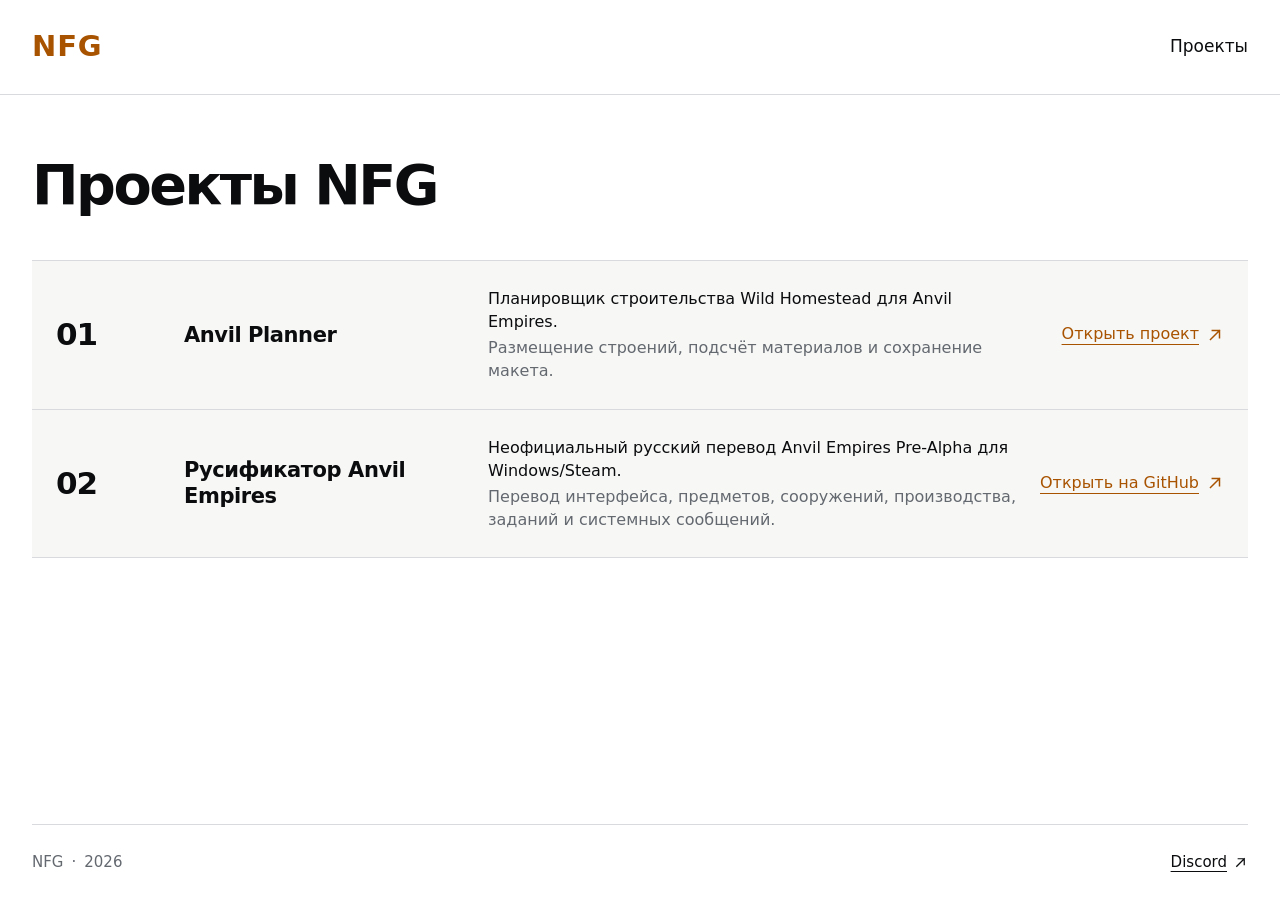
==== index.html @ c9f7be23 "Publish NFG project index" ====
<!doctype html>
<html lang="ru">
  <head>
    <meta charset="utf-8" />
    <meta name="viewport" content="width=device-width, initial-scale=1" />
    <title>Проекты NFG</title>
    <meta
      name="description"
      content="Проекты NFG: Anvil Planner и русификатор Anvil Empires."
    />
    <link rel="canonical" href="https://nfg-system.online/" />
    <link rel="icon" href="./favicon.ico" sizes="any" />
    <link
      rel="icon"
      href="./assets/brand/nfg-favicon-48.png"
      sizes="48x48"
      type="image/png"
    />
    <link
      rel="icon"
      href="./assets/brand/nfg-favicon-192.png"
      sizes="192x192"
      type="image/png"
    />
    <link
      rel="apple-touch-icon"
      href="./assets/brand/nfg-apple-touch-icon.png"
      sizes="180x180"
    />
    <meta name="theme-color" content="#ffffff" />
    <meta property="og:type" content="website" />
    <meta property="og:site_name" content="NFG" />
    <meta property="og:url" content="https://nfg-system.online/" />
    <meta property="og:title" content="Проекты NFG" />
    <meta
      property="og:description"
      content="Anvil Planner и русификатор Anvil Empires."
    />
    <link rel="stylesheet" href="./assets/home.css" />
  </head>
  <body>
    <a class="skip-link" href="#projects">Перейти к проектам</a>

    <header class="site-header">
      <div class="shell header-inner">
        <a class="wordmark" href="./index.html" aria-label="NFG — главная">NFG</a>
        <a class="section-link" href="#projects">Проекты</a>
      </div>
    </header>

    <main class="shell page-main">
      <section class="intro" aria-labelledby="page-title">
        <h1 id="page-title">Проекты NFG</h1>
      </section>

      <section class="project-list" id="projects" aria-label="Список проектов NFG">
        <article class="project-row project-row-active">
          <div class="project-index" aria-hidden="true">01</div>
          <h2 class="project-title">Anvil Planner</h2>
          <div class="project-copy">
            <p>Планировщик строительства Wild Homestead для Anvil Empires.</p>
            <p class="project-copy-secondary">
              Размещение строений, подсчёт материалов и сохранение макета.
            </p>
          </div>
          <a
            class="project-link"
            href="https://anvil-planner.nfg-system.online/"
            target="_blank"
            rel="noreferrer"
            aria-label="Открыть Anvil Planner в новой вкладке"
          >
            <span>Открыть проект</span>
            <svg aria-hidden="true" viewBox="0 0 20 20">
              <path d="M5 15 15 5M7 5h8v8" />
            </svg>
          </a>
        </article>

        <article class="project-row project-row-active">
          <div class="project-index" aria-hidden="true">02</div>
          <h2 class="project-title">Русификатор Anvil Empires</h2>
          <div class="project-copy">
            <p>Неофициальный русский перевод Anvil Empires Pre-Alpha для Windows/Steam.</p>
            <p class="project-copy-secondary">
              Перевод интерфейса, предметов, сооружений, производства, заданий и системных сообщений.
            </p>
          </div>
          <a
            class="project-link"
            href="https://github.com/nullith2/anvil-empires-russian/"
            target="_blank"
            rel="noreferrer"
            aria-label="Открыть русификатор Anvil Empires на GitHub в новой вкладке"
          >
            <span>Открыть на GitHub</span>
            <svg aria-hidden="true" viewBox="0 0 20 20">
              <path d="M5 15 15 5M7 5h8v8" />
            </svg>
          </a>
        </article>
      </section>
    </main>

    <footer class="site-footer">
      <div class="shell">
        <div class="footer-meta">
          <span>NFG</span><span aria-hidden="true">·</span><span>2026</span>
        </div>
        <a
          class="footer-link"
          href="https://discord.gg/RNJaFUyeyx"
          target="_blank"
          rel="noreferrer"
          aria-label="Открыть Discord-сервер NFG в новой вкладке"
        >
          <span>Discord</span>
          <svg aria-hidden="true" viewBox="0 0 20 20">
            <path d="M5 15 15 5M7 5h8v8" />
          </svg>
        </a>
      </div>
    </footer>
  </body>
</html>
---- assets/home.css ----
:root {
  color-scheme: light;
  --paper: #ffffff;
  --ink: #0b0c0e;
  --muted: #646970;
  --placeholder: #858b92;
  --line: #d8dade;
  --active-surface: #f7f7f6;
  --accent: #a85300;
  --accent-hover: #743a00;
  --focus: rgba(168, 83, 0, 0.28);
  --max-width: 1280px;
}

* {
  box-sizing: border-box;
}

html {
  background: var(--paper);
  scroll-behavior: smooth;
}

body {
  min-width: 320px;
  min-height: 100vh;
  min-height: 100dvh;
  margin: 0;
  display: flex;
  flex-direction: column;
  color: var(--ink);
  background: var(--paper);
  font-family: Inter, ui-sans-serif, system-ui, -apple-system, BlinkMacSystemFont,
    "Segoe UI", sans-serif;
  line-height: 1.5;
  text-rendering: optimizeLegibility;
  -webkit-font-smoothing: antialiased;
}

a {
  color: inherit;
}

.shell {
  width: min(calc(100% - 64px), var(--max-width));
  margin-inline: auto;
}

.skip-link {
  position: fixed;
  z-index: 10;
  top: 12px;
  left: 12px;
  padding: 10px 12px;
  color: var(--paper);
  background: var(--ink);
  border-radius: 3px;
  transform: translateY(-160%);
}

.skip-link:focus {
  transform: translateY(0);
}

.site-header {
  flex: 0 0 auto;
  border-bottom: 1px solid var(--line);
}

.header-inner {
  min-height: 94px;
  display: flex;
  align-items: center;
  justify-content: space-between;
  gap: 24px;
}

.wordmark,
.section-link {
  text-decoration: none;
}

.wordmark {
  color: var(--accent);
  font-size: 29px;
  font-weight: 800;
  letter-spacing: 0.03em;
}

.section-link {
  font-size: 17px;
  font-weight: 500;
  text-underline-offset: 5px;
}

.section-link:hover {
  text-decoration: underline;
}

.wordmark:focus-visible,
.section-link:focus-visible,
.project-link:focus-visible,
.footer-link:focus-visible {
  outline: 3px solid var(--focus);
  outline-offset: 5px;
  border-radius: 2px;
}

.page-main {
  flex: 1 0 auto;
  padding-block: 62px 92px;
}

.intro {
  padding-bottom: 46px;
}

.intro h1 {
  max-width: 900px;
  margin: 0;
  font-size: clamp(48px, 4.35vw, 64px);
  font-weight: 700;
  line-height: 1.02;
  letter-spacing: -0.045em;
}

.project-list {
  border-top: 1px solid var(--line);
}

.project-row {
  min-height: 108px;
  padding: 26px 24px;
  display: grid;
  grid-template-columns: 104px minmax(220px, 280px) minmax(280px, 1fr) 178px;
  align-items: center;
  column-gap: 24px;
  border-bottom: 1px solid var(--line);
}

.project-row-active {
  min-height: 118px;
  background: var(--active-surface);
}

.project-index,
.project-title,
.project-copy p {
  margin: 0;
}

.project-index {
  font-size: 31px;
  font-weight: 650;
  line-height: 1;
  letter-spacing: -0.035em;
}

.project-title {
  font-size: 21px;
  font-weight: 700;
  line-height: 1.25;
  letter-spacing: -0.02em;
}

.project-copy {
  min-width: 0;
  font-size: 16px;
  line-height: 1.45;
}

.project-copy-secondary {
  margin-top: 3px !important;
  color: var(--muted);
}

.project-link {
  width: max-content;
  justify-self: end;
  display: inline-flex;
  align-items: center;
  gap: 7px;
  color: var(--accent);
  font-size: 16px;
  font-weight: 500;
  line-height: 1.3;
  text-decoration-line: underline;
  text-decoration-thickness: 1px;
  text-underline-offset: 5px;
}

.project-link svg {
  width: 18px;
  height: 18px;
  flex: 0 0 auto;
  fill: none;
  stroke: currentColor;
  stroke-width: 1.65;
  stroke-linecap: square;
  stroke-linejoin: miter;
}

.project-link:hover {
  color: var(--accent-hover);
}

.site-footer {
  flex: 0 0 auto;
  color: var(--muted);
  font-size: 15px;
}

.site-footer .shell {
  min-height: 76px;
  display: flex;
  align-items: center;
  justify-content: space-between;
  gap: 24px;
  border-top: 1px solid var(--line);
}

.footer-meta,
.footer-link {
  display: inline-flex;
  align-items: center;
}

.footer-meta {
  gap: 8px;
}

.footer-link {
  gap: 6px;
  color: var(--ink);
  font-weight: 500;
  text-decoration-line: underline;
  text-decoration-thickness: 1px;
  text-underline-offset: 4px;
}

.footer-link:hover {
  color: var(--accent);
}

.footer-link svg {
  width: 15px;
  height: 15px;
  fill: none;
  stroke: currentColor;
  stroke-width: 1.65;
  stroke-linecap: square;
  stroke-linejoin: miter;
}

@media (max-width: 1040px) {
  .project-row {
    padding-inline: 12px;
    grid-template-columns: 64px minmax(190px, 230px) minmax(240px, 1fr) 152px;
    column-gap: 18px;
  }
}

@media (max-width: 760px) {
  .shell {
    width: min(calc(100% - 44px), var(--max-width));
  }

  .header-inner {
    min-height: 80px;
  }

  .wordmark {
    color: var(--ink);
    font-size: 25px;
  }

  .section-link {
    font-size: 18px;
  }

  .page-main {
    padding-block: 50px 36px;
  }

  .intro {
    padding-bottom: 42px;
  }

  .intro h1 {
    font-size: clamp(42px, 13vw, 54px);
    line-height: 1.04;
  }

  .project-row,
  .project-row-active {
    min-height: 0;
    padding: 32px 0 34px;
    display: block;
    background: var(--paper);
  }

  .project-index {
    margin-bottom: 21px;
    font-size: 18px;
    color: var(--placeholder);
    letter-spacing: 0;
  }

  .project-row-active .project-index {
    color: var(--accent);
  }

  .project-title {
    margin-bottom: 17px;
    font-size: 29px;
    line-height: 1.15;
  }

  .project-copy {
    font-size: 19px;
    line-height: 1.5;
  }

  .project-copy-secondary {
    margin-top: 22px !important;
  }

  .project-link {
    margin-top: 29px;
    font-size: 19px;
  }

  .site-footer .shell {
    min-height: 68px;
  }
}

@media (prefers-reduced-motion: reduce) {
  html {
    scroll-behavior: auto;
  }
}
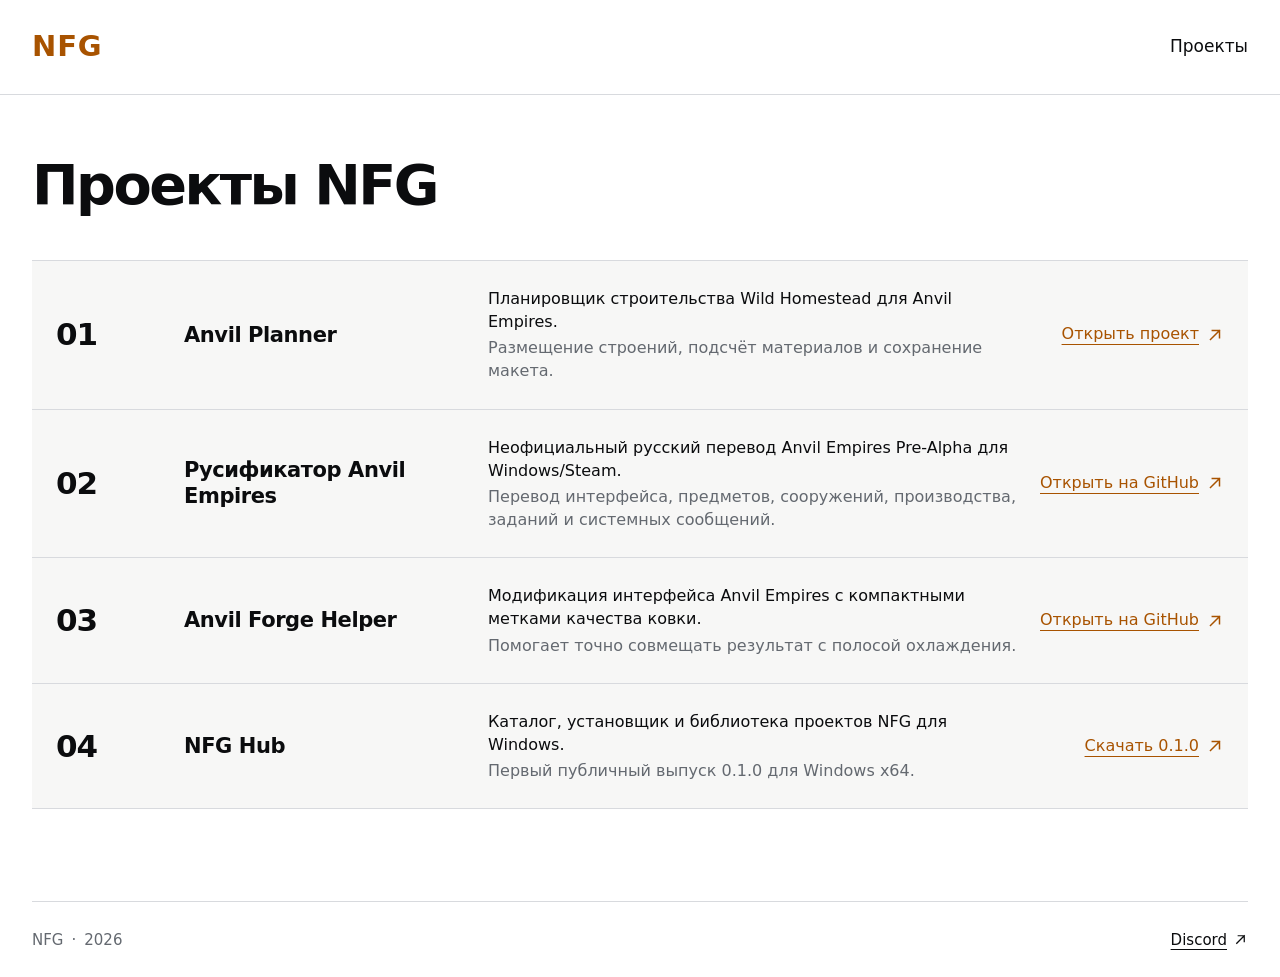
==== commit d0969a62: "Add Forge Helper and NFG Hub projects" ====
--- a/index.html
+++ b/index.html
@@ -6,7 +6,7 @@
     <title>Проекты NFG</title>
     <meta
       name="description"
-      content="Проекты NFG: Anvil Planner и русификатор Anvil Empires."
+      content="Проекты NFG: Anvil Planner, русификатор Anvil Empires, Anvil Forge Helper и NFG Hub."
     />
     <link rel="canonical" href="https://nfg-system.online/" />
     <link rel="icon" href="./favicon.ico" sizes="any" />
@@ -34,7 +34,7 @@
     <meta property="og:title" content="Проекты NFG" />
     <meta
       property="og:description"
-      content="Anvil Planner и русификатор Anvil Empires."
+      content="Anvil Planner, русификатор Anvil Empires, Anvil Forge Helper и NFG Hub."
     />
     <link rel="stylesheet" href="./assets/home.css" />
   </head>
@@ -99,6 +99,52 @@
             </svg>
           </a>
         </article>
+
+        <article class="project-row project-row-active">
+          <div class="project-index" aria-hidden="true">03</div>
+          <h2 class="project-title">Anvil Forge Helper</h2>
+          <div class="project-copy">
+            <p>Модификация интерфейса Anvil Empires с компактными метками качества ковки.</p>
+            <p class="project-copy-secondary">
+              Помогает точно совмещать результат с полосой охлаждения.
+            </p>
+          </div>
+          <a
+            class="project-link"
+            href="https://github.com/nullith2/Anvil-forge-helper"
+            target="_blank"
+            rel="noreferrer"
+            aria-label="Открыть Anvil Forge Helper на GitHub в новой вкладке"
+          >
+            <span>Открыть на GitHub</span>
+            <svg aria-hidden="true" viewBox="0 0 20 20">
+              <path d="M5 15 15 5M7 5h8v8" />
+            </svg>
+          </a>
+        </article>
+
+        <article class="project-row project-row-active">
+          <div class="project-index" aria-hidden="true">04</div>
+          <h2 class="project-title">NFG Hub</h2>
+          <div class="project-copy">
+            <p>Каталог, установщик и библиотека проектов NFG для Windows.</p>
+            <p class="project-copy-secondary">
+              Первый публичный выпуск 0.1.0 для Windows x64.
+            </p>
+          </div>
+          <a
+            class="project-link"
+            href="https://github.com/Aneonfas/nfg-hub/releases/download/v0.1.0/NFG-Hub-v0.1.0-win-x64.zip"
+            target="_blank"
+            rel="noreferrer"
+            aria-label="Скачать NFG Hub 0.1.0 для Windows x64 с GitHub в новой вкладке"
+          >
+            <span>Скачать 0.1.0</span>
+            <svg aria-hidden="true" viewBox="0 0 20 20">
+              <path d="M5 15 15 5M7 5h8v8" />
+            </svg>
+          </a>
+        </article>
       </section>
     </main>
 
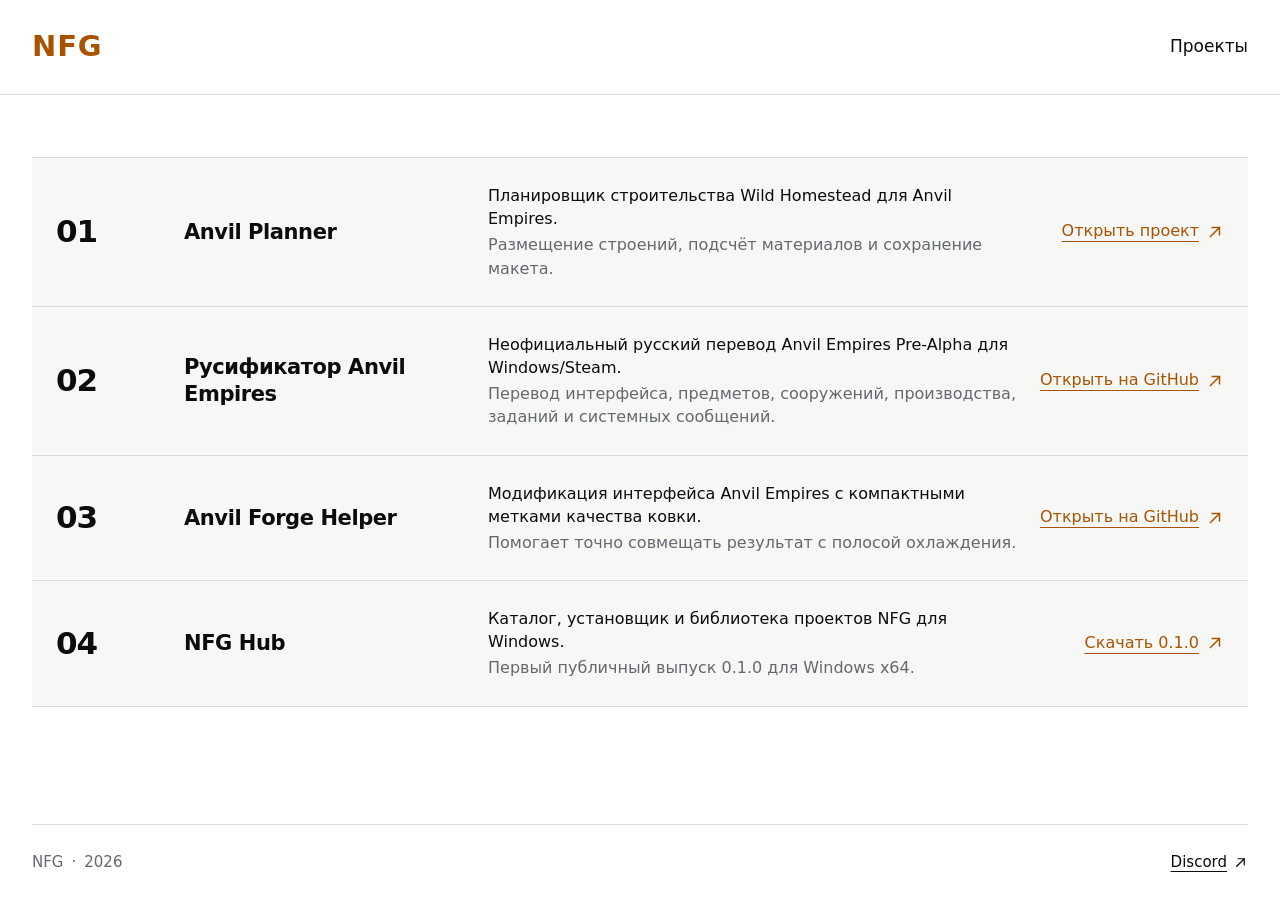
==== commit 587a36b7: "Remove homepage heading" ====
--- a/index.html
+++ b/index.html
@@ -49,10 +49,6 @@
     </header>
 
     <main class="shell page-main">
-      <section class="intro" aria-labelledby="page-title">
-        <h1 id="page-title">Проекты NFG</h1>
-      </section>
-
       <section class="project-list" id="projects" aria-label="Список проектов NFG">
         <article class="project-row project-row-active">
           <div class="project-index" aria-hidden="true">01</div>
--- a/assets/home.css
+++ b/assets/home.css
@@ -111,19 +111,6 @@
   padding-block: 62px 92px;
 }
 
-.intro {
-  padding-bottom: 46px;
-}
-
-.intro h1 {
-  max-width: 900px;
-  margin: 0;
-  font-size: clamp(48px, 4.35vw, 64px);
-  font-weight: 700;
-  line-height: 1.02;
-  letter-spacing: -0.045em;
-}
-
 .project-list {
   border-top: 1px solid var(--line);
 }
@@ -282,15 +269,6 @@
     padding-block: 50px 36px;
   }
 
-  .intro {
-    padding-bottom: 42px;
-  }
-
-  .intro h1 {
-    font-size: clamp(42px, 13vw, 54px);
-    line-height: 1.04;
-  }
-
   .project-row,
   .project-row-active {
     min-height: 0;
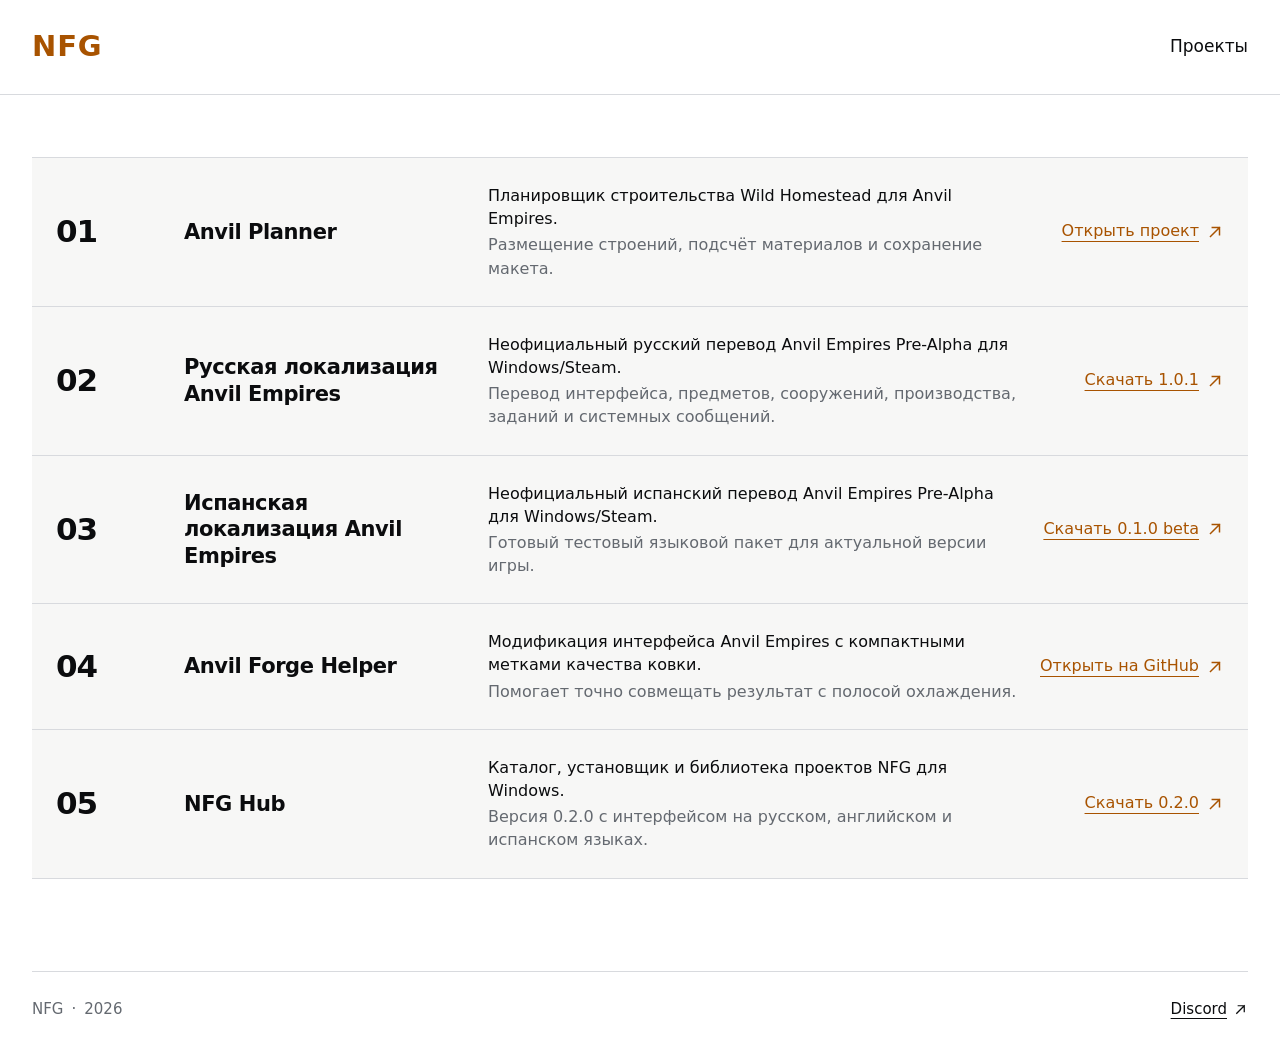
==== commit d4beadcf: "Update Hub and localization downloads" ====
--- a/index.html
+++ b/index.html
@@ -6,7 +6,7 @@
     <title>Проекты NFG</title>
     <meta
       name="description"
-      content="Проекты NFG: Anvil Planner, русификатор Anvil Empires, Anvil Forge Helper и NFG Hub."
+      content="Проекты NFG: Anvil Planner, локализации Anvil Empires на русском и испанском, Anvil Forge Helper и NFG Hub."
     />
     <link rel="canonical" href="https://nfg-system.online/" />
     <link rel="icon" href="./favicon.ico" sizes="any" />
@@ -34,7 +34,7 @@
     <meta property="og:title" content="Проекты NFG" />
     <meta
       property="og:description"
-      content="Anvil Planner, русификатор Anvil Empires, Anvil Forge Helper и NFG Hub."
+      content="Anvil Planner, локализации Anvil Empires на русском и испанском, Anvil Forge Helper и NFG Hub."
     />
     <link rel="stylesheet" href="./assets/home.css" />
   </head>
@@ -75,7 +75,7 @@
 
         <article class="project-row project-row-active">
           <div class="project-index" aria-hidden="true">02</div>
-          <h2 class="project-title">Русификатор Anvil Empires</h2>
+          <h2 class="project-title">Русская локализация Anvil Empires</h2>
           <div class="project-copy">
             <p>Неофициальный русский перевод Anvil Empires Pre-Alpha для Windows/Steam.</p>
             <p class="project-copy-secondary">
@@ -84,12 +84,12 @@
           </div>
           <a
             class="project-link"
-            href="https://github.com/nullith2/anvil-empires-russian/"
+            href="https://github.com/nullith2/anvil-empires-russian/releases/download/v1.0.1/Anvil-Empires-Russian-v1.0.1-steam-build-24619810.zip"
             target="_blank"
             rel="noreferrer"
-            aria-label="Открыть русификатор Anvil Empires на GitHub в новой вкладке"
+            aria-label="Скачать русскую локализацию Anvil Empires 1.0.1 с GitHub в новой вкладке"
           >
-            <span>Открыть на GitHub</span>
+            <span>Скачать 1.0.1</span>
             <svg aria-hidden="true" viewBox="0 0 20 20">
               <path d="M5 15 15 5M7 5h8v8" />
             </svg>
@@ -98,6 +98,29 @@
 
         <article class="project-row project-row-active">
           <div class="project-index" aria-hidden="true">03</div>
+          <h2 class="project-title">Испанская локализация Anvil Empires</h2>
+          <div class="project-copy">
+            <p>Неофициальный испанский перевод Anvil Empires Pre-Alpha для Windows/Steam.</p>
+            <p class="project-copy-secondary">
+              Готовый тестовый языковой пакет для актуальной версии игры.
+            </p>
+          </div>
+          <a
+            class="project-link"
+            href="https://github.com/Aneonfas/anvil-empires-localizations/releases/download/es-v0.1.0/Anvil-Empires-Spanish-v0.1.0-steam-build-24619810.zip"
+            target="_blank"
+            rel="noreferrer"
+            aria-label="Скачать испанскую локализацию Anvil Empires 0.1.0 beta с GitHub в новой вкладке"
+          >
+            <span>Скачать 0.1.0 beta</span>
+            <svg aria-hidden="true" viewBox="0 0 20 20">
+              <path d="M5 15 15 5M7 5h8v8" />
+            </svg>
+          </a>
+        </article>
+
+        <article class="project-row project-row-active">
+          <div class="project-index" aria-hidden="true">04</div>
           <h2 class="project-title">Anvil Forge Helper</h2>
           <div class="project-copy">
             <p>Модификация интерфейса Anvil Empires с компактными метками качества ковки.</p>
@@ -120,22 +143,22 @@
         </article>
 
         <article class="project-row project-row-active">
-          <div class="project-index" aria-hidden="true">04</div>
+          <div class="project-index" aria-hidden="true">05</div>
           <h2 class="project-title">NFG Hub</h2>
           <div class="project-copy">
             <p>Каталог, установщик и библиотека проектов NFG для Windows.</p>
             <p class="project-copy-secondary">
-              Первый публичный выпуск 0.1.0 для Windows x64.
+              Версия 0.2.0 с интерфейсом на русском, английском и испанском языках.
             </p>
           </div>
           <a
             class="project-link"
-            href="https://github.com/Aneonfas/nfg-hub/releases/download/v0.1.0/NFG-Hub-v0.1.0-win-x64.zip"
+            href="https://github.com/Aneonfas/nfg-hub/releases/download/v0.2.0/NFG-Hub-v0.2.0-win-x64.zip"
             target="_blank"
             rel="noreferrer"
-            aria-label="Скачать NFG Hub 0.1.0 для Windows x64 с GitHub в новой вкладке"
+            aria-label="Скачать NFG Hub 0.2.0 для Windows x64 с GitHub в новой вкладке"
           >
-            <span>Скачать 0.1.0</span>
+            <span>Скачать 0.2.0</span>
             <svg aria-hidden="true" viewBox="0 0 20 20">
               <path d="M5 15 15 5M7 5h8v8" />
             </svg>
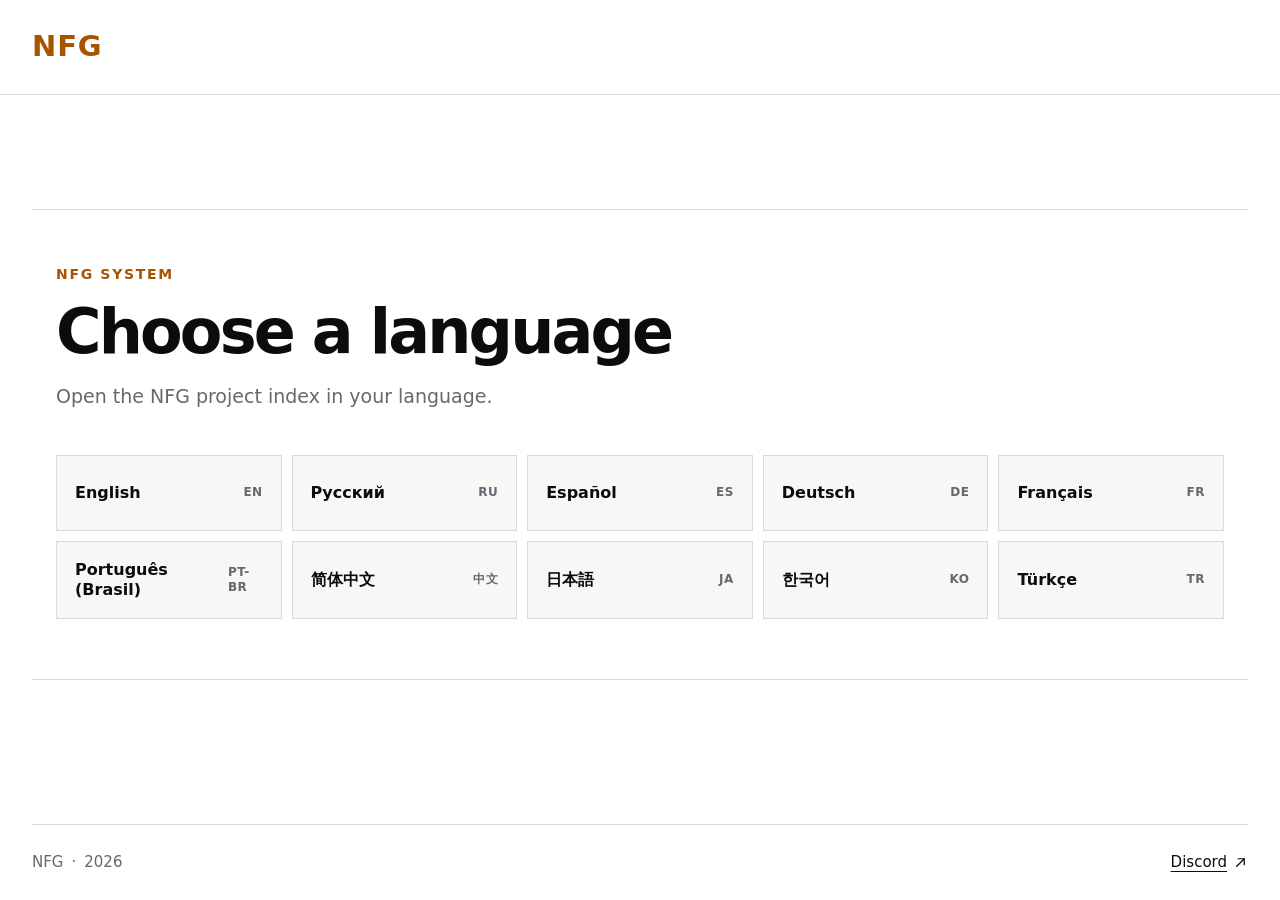
==== commit 775c76a4: "Add multilingual project index" ====
--- a/index.html
+++ b/index.html
@@ -1,169 +1,94 @@
 <!doctype html>
-<html lang="ru">
+<html lang="en">
   <head>
     <meta charset="utf-8" />
     <meta name="viewport" content="width=device-width, initial-scale=1" />
-    <title>Проекты NFG</title>
-    <meta
-      name="description"
-      content="Проекты NFG: Anvil Planner, локализации Anvil Empires на русском и испанском, Anvil Forge Helper и NFG Hub."
-    />
+    <title>NFG — Language</title>
+    <meta name="description" content="Choose a language to explore NFG projects and downloads." />
+    <meta name="robots" content="index,follow,max-image-preview:large" />
     <link rel="canonical" href="https://nfg-system.online/" />
+    <link rel="alternate" hreflang="en" href="https://nfg-system.online/en/" />
+    <link rel="alternate" hreflang="ru" href="https://nfg-system.online/ru/" />
+    <link rel="alternate" hreflang="es" href="https://nfg-system.online/es/" />
+    <link rel="alternate" hreflang="de" href="https://nfg-system.online/de/" />
+    <link rel="alternate" hreflang="fr" href="https://nfg-system.online/fr/" />
+    <link rel="alternate" hreflang="pt-BR" href="https://nfg-system.online/pt-br/" />
+    <link rel="alternate" hreflang="zh-CN" href="https://nfg-system.online/zh-cn/" />
+    <link rel="alternate" hreflang="ja" href="https://nfg-system.online/ja/" />
+    <link rel="alternate" hreflang="ko" href="https://nfg-system.online/ko/" />
+    <link rel="alternate" hreflang="tr" href="https://nfg-system.online/tr/" />
+    <link rel="alternate" hreflang="x-default" href="https://nfg-system.online/" />
     <link rel="icon" href="./favicon.ico" sizes="any" />
-    <link
-      rel="icon"
-      href="./assets/brand/nfg-favicon-48.png"
-      sizes="48x48"
-      type="image/png"
-    />
-    <link
-      rel="icon"
-      href="./assets/brand/nfg-favicon-192.png"
-      sizes="192x192"
-      type="image/png"
-    />
-    <link
-      rel="apple-touch-icon"
-      href="./assets/brand/nfg-apple-touch-icon.png"
-      sizes="180x180"
-    />
+    <link rel="icon" href="./assets/brand/nfg-favicon-48.png" sizes="48x48" type="image/png" />
+    <link rel="icon" href="./assets/brand/nfg-favicon-192.png" sizes="192x192" type="image/png" />
+    <link rel="apple-touch-icon" href="./assets/brand/nfg-apple-touch-icon.png" sizes="180x180" />
     <meta name="theme-color" content="#ffffff" />
     <meta property="og:type" content="website" />
     <meta property="og:site_name" content="NFG" />
     <meta property="og:url" content="https://nfg-system.online/" />
-    <meta property="og:title" content="Проекты NFG" />
-    <meta
-      property="og:description"
-      content="Anvil Planner, локализации Anvil Empires на русском и испанском, Anvil Forge Helper и NFG Hub."
-    />
-    <link rel="stylesheet" href="./assets/home.css" />
+    <meta property="og:title" content="NFG — Language" />
+    <meta property="og:description" content="Choose a language to explore NFG projects and downloads." />
+    <meta property="og:image" content="https://nfg-system.online/assets/brand/nfg-og-image.png" />
+    <meta property="og:image:alt" content="NFG" />
+    <meta name="twitter:card" content="summary_large_image" />
+    <script type="application/ld+json">{"@context":"https://schema.org","@graph":[{"@type":"Organization","@id":"https://nfg-system.online/#organization","name":"NFG","url":"https://nfg-system.online/","logo":"https://nfg-system.online/assets/brand/nfg-favicon-512.png"},{"@type":"WebSite","@id":"https://nfg-system.online/#website","name":"NFG","url":"https://nfg-system.online/","description":"Choose a language to explore NFG projects and downloads.","publisher":{"@id":"https://nfg-system.online/#organization"}}]}</script>
+    <link rel="stylesheet" href="./assets/home.css?v=2026-08-10-i18n" />
   </head>
   <body>
-    <a class="skip-link" href="#projects">Перейти к проектам</a>
-
+    <!-- Generated by scripts/generate-localized-home.mjs. Edit content/home.locales.json. -->
     <header class="site-header">
       <div class="shell header-inner">
-        <a class="wordmark" href="./index.html" aria-label="NFG — главная">NFG</a>
-        <a class="section-link" href="#projects">Проекты</a>
+        <a class="wordmark" href="/" aria-label="NFG home">NFG</a>
       </div>
     </header>
 
-    <main class="shell page-main">
-      <section class="project-list" id="projects" aria-label="Список проектов NFG">
-        <article class="project-row project-row-active">
-          <div class="project-index" aria-hidden="true">01</div>
-          <h2 class="project-title">Anvil Planner</h2>
-          <div class="project-copy">
-            <p>Планировщик строительства Wild Homestead для Anvil Empires.</p>
-            <p class="project-copy-secondary">
-              Размещение строений, подсчёт материалов и сохранение макета.
-            </p>
-          </div>
-          <a
-            class="project-link"
-            href="https://anvil-planner.nfg-system.online/"
-            target="_blank"
-            rel="noreferrer"
-            aria-label="Открыть Anvil Planner в новой вкладке"
-          >
-            <span>Открыть проект</span>
-            <svg aria-hidden="true" viewBox="0 0 20 20">
-              <path d="M5 15 15 5M7 5h8v8" />
-            </svg>
+    <main class="shell page-main language-main">
+      <section class="language-landing" aria-labelledby="language-title">
+        <p class="language-kicker">NFG SYSTEM</p>
+        <h1 id="language-title">Choose a language</h1>
+        <p class="language-intro">Open the NFG project index in your language.</p>
+        <div class="language-grid">
+          <a class="language-card" href="/en/" lang="en" hreflang="en">
+            <span>English</span>
+            <small>EN</small>
           </a>
-        </article>
-
-        <article class="project-row project-row-active">
-          <div class="project-index" aria-hidden="true">02</div>
-          <h2 class="project-title">Русская локализация Anvil Empires</h2>
-          <div class="project-copy">
-            <p>Неофициальный русский перевод Anvil Empires Pre-Alpha для Windows/Steam.</p>
-            <p class="project-copy-secondary">
-              Перевод интерфейса, предметов, сооружений, производства, заданий и системных сообщений.
-            </p>
-          </div>
-          <a
-            class="project-link"
-            href="https://github.com/nullith2/anvil-empires-russian/releases/download/v1.0.1/Anvil-Empires-Russian-v1.0.1-steam-build-24619810.zip"
-            target="_blank"
-            rel="noreferrer"
-            aria-label="Скачать русскую локализацию Anvil Empires 1.0.1 с GitHub в новой вкладке"
-          >
-            <span>Скачать 1.0.1</span>
-            <svg aria-hidden="true" viewBox="0 0 20 20">
-              <path d="M5 15 15 5M7 5h8v8" />
-            </svg>
+          <a class="language-card" href="/ru/" lang="ru" hreflang="ru">
+            <span>Русский</span>
+            <small>RU</small>
           </a>
-        </article>
-
-        <article class="project-row project-row-active">
-          <div class="project-index" aria-hidden="true">03</div>
-          <h2 class="project-title">Испанская локализация Anvil Empires</h2>
-          <div class="project-copy">
-            <p>Неофициальный испанский перевод Anvil Empires Pre-Alpha для Windows/Steam.</p>
-            <p class="project-copy-secondary">
-              Готовый тестовый языковой пакет для актуальной версии игры.
-            </p>
-          </div>
-          <a
-            class="project-link"
-            href="https://github.com/Aneonfas/anvil-empires-localizations/releases/download/es-v0.1.0/Anvil-Empires-Spanish-v0.1.0-steam-build-24619810.zip"
-            target="_blank"
-            rel="noreferrer"
-            aria-label="Скачать испанскую локализацию Anvil Empires 0.1.0 beta с GitHub в новой вкладке"
-          >
-            <span>Скачать 0.1.0 beta</span>
-            <svg aria-hidden="true" viewBox="0 0 20 20">
-              <path d="M5 15 15 5M7 5h8v8" />
-            </svg>
+          <a class="language-card" href="/es/" lang="es" hreflang="es">
+            <span>Español</span>
+            <small>ES</small>
           </a>
-        </article>
-
-        <article class="project-row project-row-active">
-          <div class="project-index" aria-hidden="true">04</div>
-          <h2 class="project-title">Anvil Forge Helper</h2>
-          <div class="project-copy">
-            <p>Модификация интерфейса Anvil Empires с компактными метками качества ковки.</p>
-            <p class="project-copy-secondary">
-              Помогает точно совмещать результат с полосой охлаждения.
-            </p>
-          </div>
-          <a
-            class="project-link"
-            href="https://github.com/nullith2/Anvil-forge-helper"
-            target="_blank"
-            rel="noreferrer"
-            aria-label="Открыть Anvil Forge Helper на GitHub в новой вкладке"
-          >
-            <span>Открыть на GitHub</span>
-            <svg aria-hidden="true" viewBox="0 0 20 20">
-              <path d="M5 15 15 5M7 5h8v8" />
-            </svg>
+          <a class="language-card" href="/de/" lang="de" hreflang="de">
+            <span>Deutsch</span>
+            <small>DE</small>
           </a>
-        </article>
-
-        <article class="project-row project-row-active">
-          <div class="project-index" aria-hidden="true">05</div>
-          <h2 class="project-title">NFG Hub</h2>
-          <div class="project-copy">
-            <p>Каталог, установщик и библиотека проектов NFG для Windows.</p>
-            <p class="project-copy-secondary">
-              Версия 0.2.0 с интерфейсом на русском, английском и испанском языках.
-            </p>
-          </div>
-          <a
-            class="project-link"
-            href="https://github.com/Aneonfas/nfg-hub/releases/download/v0.2.0/NFG-Hub-v0.2.0-win-x64.zip"
-            target="_blank"
-            rel="noreferrer"
-            aria-label="Скачать NFG Hub 0.2.0 для Windows x64 с GitHub в новой вкладке"
-          >
-            <span>Скачать 0.2.0</span>
-            <svg aria-hidden="true" viewBox="0 0 20 20">
-              <path d="M5 15 15 5M7 5h8v8" />
-            </svg>
+          <a class="language-card" href="/fr/" lang="fr" hreflang="fr">
+            <span>Français</span>
+            <small>FR</small>
           </a>
-        </article>
+          <a class="language-card" href="/pt-br/" lang="pt-BR" hreflang="pt-BR">
+            <span>Português (Brasil)</span>
+            <small>PT-BR</small>
+          </a>
+          <a class="language-card" href="/zh-cn/" lang="zh-CN" hreflang="zh-CN">
+            <span>简体中文</span>
+            <small>中文</small>
+          </a>
+          <a class="language-card" href="/ja/" lang="ja" hreflang="ja">
+            <span>日本語</span>
+            <small>JA</small>
+          </a>
+          <a class="language-card" href="/ko/" lang="ko" hreflang="ko">
+            <span>한국어</span>
+            <small>KO</small>
+          </a>
+          <a class="language-card" href="/tr/" lang="tr" hreflang="tr">
+            <span>Türkçe</span>
+            <small>TR</small>
+          </a>
+        </div>
       </section>
     </main>
 
@@ -177,12 +102,12 @@
           href="https://discord.gg/RNJaFUyeyx"
           target="_blank"
           rel="noreferrer"
-          aria-label="Открыть Discord-сервер NFG в новой вкладке"
+          aria-label="Open the NFG Discord server in a new tab"
         >
           <span>Discord</span>
           <svg aria-hidden="true" viewBox="0 0 20 20">
-            <path d="M5 15 15 5M7 5h8v8" />
-          </svg>
+              <path d="M5 15 15 5M7 5h8v8" />
+            </svg>
         </a>
       </div>
     </footer>
--- a/assets/home.css
+++ b/assets/home.css
@@ -41,6 +41,18 @@
   color: inherit;
 }
 
+.visually-hidden {
+  position: absolute;
+  width: 1px;
+  height: 1px;
+  padding: 0;
+  margin: -1px;
+  overflow: hidden;
+  clip: rect(0, 0, 0, 0);
+  white-space: nowrap;
+  border: 0;
+}
+
 .shell {
   width: min(calc(100% - 64px), var(--max-width));
   margin-inline: auto;
@@ -80,6 +92,12 @@
   text-decoration: none;
 }
 
+.header-actions {
+  display: flex;
+  align-items: center;
+  gap: 18px;
+}
+
 .wordmark {
   color: var(--accent);
   font-size: 29px;
@@ -99,6 +117,9 @@
 
 .wordmark:focus-visible,
 .section-link:focus-visible,
+.language-menu summary:focus-visible,
+.language-options a:focus-visible,
+.language-card:focus-visible,
 .project-link:focus-visible,
 .footer-link:focus-visible {
   outline: 3px solid var(--focus);
@@ -106,6 +127,80 @@
   border-radius: 2px;
 }
 
+.language-menu {
+  position: relative;
+}
+
+.language-menu summary {
+  min-width: 62px;
+  min-height: 38px;
+  padding: 7px 10px;
+  display: inline-flex;
+  align-items: center;
+  justify-content: center;
+  gap: 9px;
+  border: 1px solid var(--line);
+  border-radius: 2px;
+  color: var(--ink);
+  background: var(--paper);
+  font-size: 14px;
+  font-weight: 700;
+  line-height: 1;
+  list-style: none;
+  cursor: pointer;
+}
+
+.language-menu summary::-webkit-details-marker {
+  display: none;
+}
+
+.language-menu summary::after {
+  width: 6px;
+  height: 6px;
+  content: "";
+  border-right: 1.5px solid currentColor;
+  border-bottom: 1.5px solid currentColor;
+  transform: translateY(-2px) rotate(45deg);
+}
+
+.language-menu[open] summary::after {
+  transform: translateY(2px) rotate(225deg);
+}
+
+.language-options {
+  position: absolute;
+  z-index: 20;
+  top: calc(100% + 9px);
+  right: 0;
+  width: 286px;
+  padding: 8px;
+  display: grid;
+  grid-template-columns: repeat(2, minmax(0, 1fr));
+  gap: 4px;
+  border: 1px solid var(--line);
+  background: var(--paper);
+  box-shadow: 0 14px 38px rgba(11, 12, 14, 0.12);
+}
+
+.language-options a {
+  padding: 9px 10px;
+  color: var(--ink);
+  font-size: 14px;
+  font-weight: 500;
+  line-height: 1.25;
+  text-decoration: none;
+}
+
+.language-options a:hover,
+.language-options a[aria-current="page"] {
+  color: var(--accent-hover);
+  background: var(--active-surface);
+}
+
+.language-options a[aria-current="page"] {
+  font-weight: 700;
+}
+
 .page-main {
   flex: 1 0 auto;
   padding-block: 62px 92px;
@@ -113,6 +208,78 @@
 
 .project-list {
   border-top: 1px solid var(--line);
+}
+
+.language-main {
+  display: grid;
+  align-items: center;
+}
+
+.language-landing {
+  padding: 54px 24px 60px;
+  border-block: 1px solid var(--line);
+}
+
+.language-kicker,
+.language-landing h1,
+.language-intro {
+  margin: 0;
+}
+
+.language-kicker {
+  margin-bottom: 14px;
+  color: var(--accent);
+  font-size: 14px;
+  font-weight: 750;
+  letter-spacing: 0.12em;
+}
+
+.language-landing h1 {
+  max-width: 760px;
+  font-size: clamp(38px, 5vw, 62px);
+  line-height: 1.05;
+  letter-spacing: -0.045em;
+}
+
+.language-intro {
+  margin-top: 18px;
+  color: var(--muted);
+  font-size: 19px;
+}
+
+.language-grid {
+  margin-top: 44px;
+  display: grid;
+  grid-template-columns: repeat(5, minmax(0, 1fr));
+  gap: 10px;
+}
+
+.language-card {
+  min-height: 76px;
+  padding: 18px;
+  display: flex;
+  align-items: center;
+  justify-content: space-between;
+  gap: 14px;
+  border: 1px solid var(--line);
+  color: var(--ink);
+  background: var(--active-surface);
+  font-size: 16px;
+  font-weight: 650;
+  line-height: 1.25;
+  text-decoration: none;
+}
+
+.language-card small {
+  color: var(--muted);
+  font-size: 12px;
+  font-weight: 700;
+  letter-spacing: 0.04em;
+}
+
+.language-card:hover {
+  color: var(--accent-hover);
+  border-color: var(--accent);
 }
 
 .project-row {
@@ -245,6 +412,10 @@
     grid-template-columns: 64px minmax(190px, 230px) minmax(240px, 1fr) 152px;
     column-gap: 18px;
   }
+
+  .language-grid {
+    grid-template-columns: repeat(2, minmax(0, 1fr));
+  }
 }
 
 @media (max-width: 760px) {
@@ -254,6 +425,7 @@
 
   .header-inner {
     min-height: 80px;
+    gap: 14px;
   }
 
   .wordmark {
@@ -262,11 +434,46 @@
   }
 
   .section-link {
-    font-size: 18px;
+    font-size: 16px;
+  }
+
+  .header-actions {
+    gap: 12px;
+  }
+
+  .language-menu summary {
+    min-width: 58px;
+    min-height: 36px;
+    padding-inline: 9px;
+  }
+
+  .language-options {
+    width: min(286px, calc(100vw - 44px));
   }
 
   .page-main {
     padding-block: 50px 36px;
+  }
+
+  .language-main {
+    padding-block: 38px;
+  }
+
+  .language-landing {
+    padding: 38px 0 42px;
+  }
+
+  .language-landing h1 {
+    font-size: 40px;
+  }
+
+  .language-intro {
+    font-size: 17px;
+  }
+
+  .language-grid {
+    margin-top: 32px;
+    grid-template-columns: 1fr;
   }
 
   .project-row,
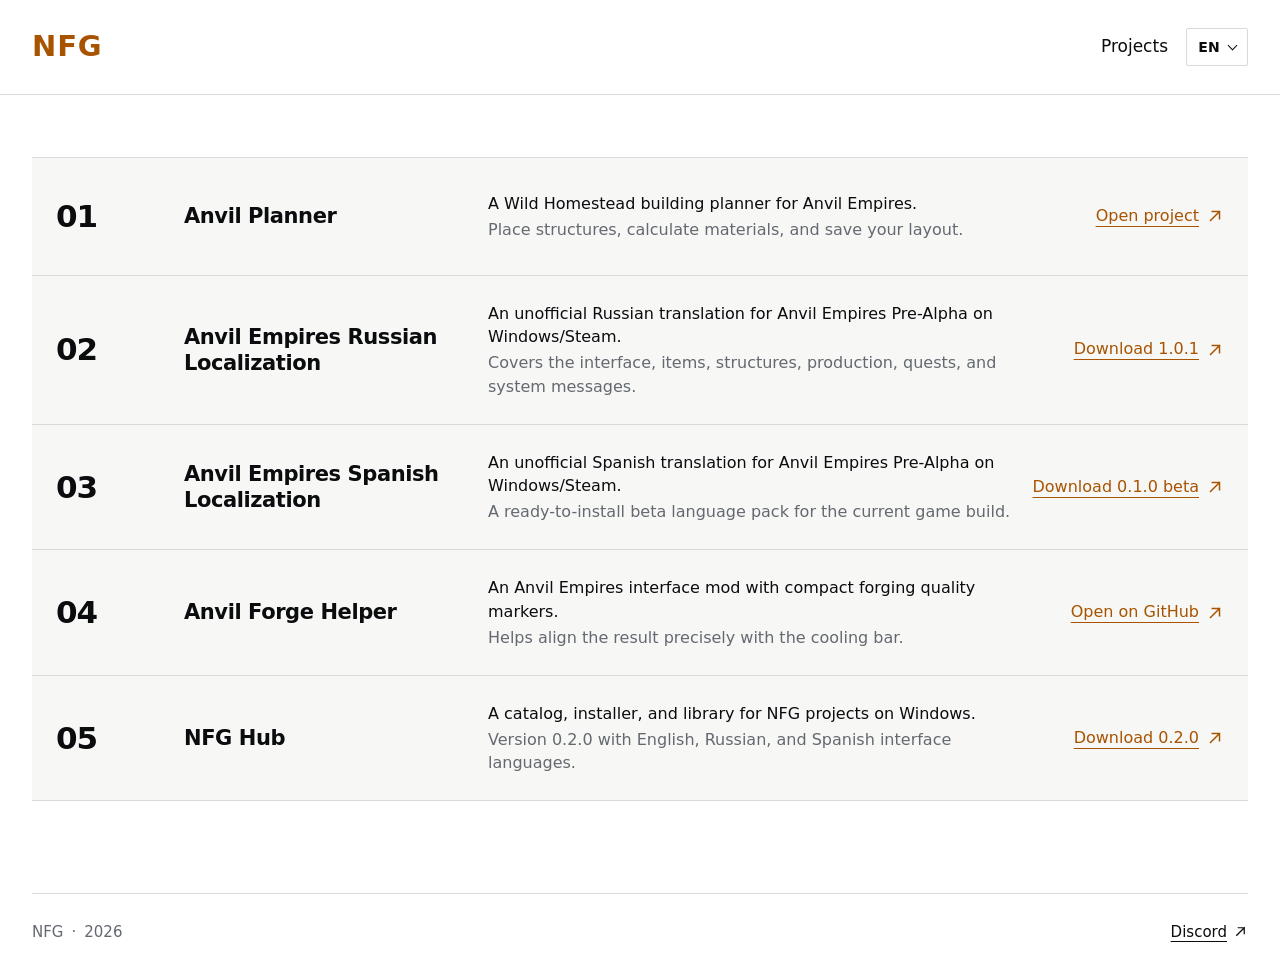
==== commit 2abc9979: "Make English the canonical root" ====
--- a/index.html
+++ b/index.html
@@ -3,11 +3,11 @@
   <head>
     <meta charset="utf-8" />
     <meta name="viewport" content="width=device-width, initial-scale=1" />
-    <title>NFG — Language</title>
-    <meta name="description" content="Choose a language to explore NFG projects and downloads." />
+    <title>NFG Projects</title>
+    <meta name="description" content="NFG projects: Anvil Planner, Russian and Spanish localizations for Anvil Empires, Anvil Forge Helper, and NFG Hub." />
     <meta name="robots" content="index,follow,max-image-preview:large" />
     <link rel="canonical" href="https://nfg-system.online/" />
-    <link rel="alternate" hreflang="en" href="https://nfg-system.online/en/" />
+    <link rel="alternate" hreflang="en" href="https://nfg-system.online/" />
     <link rel="alternate" hreflang="ru" href="https://nfg-system.online/ru/" />
     <link rel="alternate" hreflang="es" href="https://nfg-system.online/es/" />
     <link rel="alternate" hreflang="de" href="https://nfg-system.online/de/" />
@@ -26,69 +26,191 @@
     <meta property="og:type" content="website" />
     <meta property="og:site_name" content="NFG" />
     <meta property="og:url" content="https://nfg-system.online/" />
-    <meta property="og:title" content="NFG — Language" />
-    <meta property="og:description" content="Choose a language to explore NFG projects and downloads." />
+    <meta property="og:title" content="NFG Projects" />
+    <meta property="og:description" content="NFG projects: Anvil Planner, Russian and Spanish localizations for Anvil Empires, Anvil Forge Helper, and NFG Hub." />
+    <meta property="og:locale" content="en_US" />
+    <meta property="og:locale:alternate" content="ru_RU" />
+    <meta property="og:locale:alternate" content="es_ES" />
+    <meta property="og:locale:alternate" content="de_DE" />
+    <meta property="og:locale:alternate" content="fr_FR" />
+    <meta property="og:locale:alternate" content="pt_BR" />
+    <meta property="og:locale:alternate" content="zh_CN" />
+    <meta property="og:locale:alternate" content="ja_JP" />
+    <meta property="og:locale:alternate" content="ko_KR" />
+    <meta property="og:locale:alternate" content="tr_TR" />
     <meta property="og:image" content="https://nfg-system.online/assets/brand/nfg-og-image.png" />
     <meta property="og:image:alt" content="NFG" />
     <meta name="twitter:card" content="summary_large_image" />
-    <script type="application/ld+json">{"@context":"https://schema.org","@graph":[{"@type":"Organization","@id":"https://nfg-system.online/#organization","name":"NFG","url":"https://nfg-system.online/","logo":"https://nfg-system.online/assets/brand/nfg-favicon-512.png"},{"@type":"WebSite","@id":"https://nfg-system.online/#website","name":"NFG","url":"https://nfg-system.online/","description":"Choose a language to explore NFG projects and downloads.","publisher":{"@id":"https://nfg-system.online/#organization"}}]}</script>
-    <link rel="stylesheet" href="./assets/home.css?v=2026-08-10-i18n" />
+    <script type="application/ld+json">{"@context":"https://schema.org","@graph":[{"@type":"Organization","@id":"https://nfg-system.online/#organization","name":"NFG","url":"https://nfg-system.online/","logo":"https://nfg-system.online/assets/brand/nfg-favicon-512.png"},{"@type":"WebSite","@id":"https://nfg-system.online/#website","name":"NFG","url":"https://nfg-system.online/","publisher":{"@id":"https://nfg-system.online/#organization"}},{"@type":"CollectionPage","name":"NFG Projects","description":"NFG projects: Anvil Planner, Russian and Spanish localizations for Anvil Empires, Anvil Forge Helper, and NFG Hub.","url":"https://nfg-system.online/","inLanguage":"en","isPartOf":{"@id":"https://nfg-system.online/#website"},"mainEntity":{"@type":"ItemList","itemListElement":[{"@type":"ListItem","position":1,"name":"Anvil Planner","url":"https://anvil-planner.nfg-system.online/"},{"@type":"ListItem","position":2,"name":"Anvil Empires Russian Localization","url":"https://github.com/nullith2/anvil-empires-russian/releases/download/v1.0.1/Anvil-Empires-Russian-v1.0.1-steam-build-24619810.zip"},{"@type":"ListItem","position":3,"name":"Anvil Empires Spanish Localization","url":"https://github.com/Aneonfas/anvil-empires-localizations/releases/download/es-v0.1.0/Anvil-Empires-Spanish-v0.1.0-steam-build-24619810.zip"},{"@type":"ListItem","position":4,"name":"Anvil Forge Helper","url":"https://github.com/nullith2/Anvil-forge-helper"},{"@type":"ListItem","position":5,"name":"NFG Hub","url":"https://github.com/Aneonfas/nfg-hub/releases/download/v0.2.0/NFG-Hub-v0.2.0-win-x64.zip"}]}}]}</script>
+    <link rel="stylesheet" href="./assets/home.css?v=2026-08-10-root-language" />
   </head>
   <body>
     <!-- Generated by scripts/generate-localized-home.mjs. Edit content/home.locales.json. -->
+    <script>
+      document.addEventListener("click", (event) => {
+        const link = event.target.closest("[data-locale-choice]");
+        const locale = link?.dataset.localeChoice;
+        if (!locale) return;
+        document.cookie = "nfg_locale=" + encodeURIComponent(locale) + "; Path=/; Max-Age=31536000; SameSite=Lax; Secure";
+      });
+    </script>
+    <a class="skip-link" href="#projects">Skip to projects</a>
+
     <header class="site-header">
       <div class="shell header-inner">
-        <a class="wordmark" href="/" aria-label="NFG home">NFG</a>
+        <a class="wordmark" href="/" aria-label="NFG — home">NFG</a>
+        <div class="header-actions">
+          <a class="section-link" href="#projects">Projects</a>
+          <details class="language-menu">
+            <summary aria-label="Choose language">EN</summary>
+            <nav class="language-options" aria-label="Choose language">
+              <a href="/?lang=en" data-locale-choice="en" lang="en" hreflang="en" aria-current="page">English</a>
+              <a href="/ru/" data-locale-choice="ru" lang="ru" hreflang="ru">Русский</a>
+              <a href="/es/" data-locale-choice="es" lang="es" hreflang="es">Español</a>
+              <a href="/de/" data-locale-choice="de" lang="de" hreflang="de">Deutsch</a>
+              <a href="/fr/" data-locale-choice="fr" lang="fr" hreflang="fr">Français</a>
+              <a href="/pt-br/" data-locale-choice="pt-br" lang="pt-BR" hreflang="pt-BR">Português (Brasil)</a>
+              <a href="/zh-cn/" data-locale-choice="zh-cn" lang="zh-CN" hreflang="zh-CN">简体中文</a>
+              <a href="/ja/" data-locale-choice="ja" lang="ja" hreflang="ja">日本語</a>
+              <a href="/ko/" data-locale-choice="ko" lang="ko" hreflang="ko">한국어</a>
+              <a href="/tr/" data-locale-choice="tr" lang="tr" hreflang="tr">Türkçe</a>
+            </nav>
+          </details>
+        </div>
       </div>
     </header>
 
-    <main class="shell page-main language-main">
-      <section class="language-landing" aria-labelledby="language-title">
-        <p class="language-kicker">NFG SYSTEM</p>
-        <h1 id="language-title">Choose a language</h1>
-        <p class="language-intro">Open the NFG project index in your language.</p>
-        <div class="language-grid">
-          <a class="language-card" href="/en/" lang="en" hreflang="en">
-            <span>English</span>
-            <small>EN</small>
-          </a>
-          <a class="language-card" href="/ru/" lang="ru" hreflang="ru">
-            <span>Русский</span>
-            <small>RU</small>
-          </a>
-          <a class="language-card" href="/es/" lang="es" hreflang="es">
-            <span>Español</span>
-            <small>ES</small>
-          </a>
-          <a class="language-card" href="/de/" lang="de" hreflang="de">
-            <span>Deutsch</span>
-            <small>DE</small>
-          </a>
-          <a class="language-card" href="/fr/" lang="fr" hreflang="fr">
-            <span>Français</span>
-            <small>FR</small>
-          </a>
-          <a class="language-card" href="/pt-br/" lang="pt-BR" hreflang="pt-BR">
-            <span>Português (Brasil)</span>
-            <small>PT-BR</small>
-          </a>
-          <a class="language-card" href="/zh-cn/" lang="zh-CN" hreflang="zh-CN">
-            <span>简体中文</span>
-            <small>中文</small>
-          </a>
-          <a class="language-card" href="/ja/" lang="ja" hreflang="ja">
-            <span>日本語</span>
-            <small>JA</small>
-          </a>
-          <a class="language-card" href="/ko/" lang="ko" hreflang="ko">
-            <span>한국어</span>
-            <small>KO</small>
-          </a>
-          <a class="language-card" href="/tr/" lang="tr" hreflang="tr">
-            <span>Türkçe</span>
-            <small>TR</small>
-          </a>
-        </div>
+    <main class="shell page-main">
+      <h1 class="visually-hidden">NFG Projects</h1>
+      <aside class="locale-suggestion" data-locale-suggestion hidden>
+        <span>Suggested language:</span>
+        <a data-locale-suggestion-link href="/">English</a>
+      </aside>
+      <script>
+        (() => {
+          if (document.cookie.split("; ").some((value) => value.startsWith("nfg_locale="))) return;
+          const languageMap = {"en":"en","ru":"ru","es":"es","de":"de","fr":"fr","pt-br":"pt-br","pt":"pt-br","zh-cn":"zh-cn","zh":"zh-cn","ja":"ja","ko":"ko","tr":"tr"};
+          const labels = {"en":"English","ru":"Русский","es":"Español","de":"Deutsch","fr":"Français","pt-br":"Português (Brasil)","zh-cn":"简体中文","ja":"日本語","ko":"한국어","tr":"Türkçe"};
+          const languages = navigator.languages?.length ? navigator.languages : [navigator.language];
+          const locale = languages
+            .map((value) => String(value || "").toLowerCase().replaceAll("_", "-"))
+            .map((value) => languageMap[value] || languageMap[value.split("-")[0]])
+            .find(Boolean);
+          if (!locale || locale === "en") return;
+          const suggestion = document.querySelector("[data-locale-suggestion]");
+          const link = suggestion?.querySelector("[data-locale-suggestion-link]");
+          if (!suggestion || !link) return;
+          link.href = "/" + encodeURIComponent(locale) + "/";
+          link.dataset.localeChoice = locale;
+          link.textContent = labels[locale];
+          suggestion.hidden = false;
+        })();
+      </script>
+      <section class="project-list" id="projects" aria-label="NFG project list">
+        <article class="project-row project-row-active">
+          <div class="project-index" aria-hidden="true">01</div>
+          <h2 class="project-title">Anvil Planner</h2>
+          <div class="project-copy">
+            <p>A Wild Homestead building planner for Anvil Empires.</p>
+            <p class="project-copy-secondary">Place structures, calculate materials, and save your layout.</p>
+          </div>
+          <a
+            class="project-link"
+            href="https://anvil-planner.nfg-system.online/"
+            target="_blank"
+            rel="noreferrer"
+            aria-label="Open Anvil Planner in a new tab"
+          >
+            <span>Open project</span>
+            <svg aria-hidden="true" viewBox="0 0 20 20">
+              <path d="M5 15 15 5M7 5h8v8" />
+            </svg>
+          </a>
+        </article>
+
+        <article class="project-row project-row-active">
+          <div class="project-index" aria-hidden="true">02</div>
+          <h2 class="project-title">Anvil Empires Russian Localization</h2>
+          <div class="project-copy">
+            <p>An unofficial Russian translation for Anvil Empires Pre-Alpha on Windows/Steam.</p>
+            <p class="project-copy-secondary">Covers the interface, items, structures, production, quests, and system messages.</p>
+          </div>
+          <a
+            class="project-link"
+            href="https://github.com/nullith2/anvil-empires-russian/releases/download/v1.0.1/Anvil-Empires-Russian-v1.0.1-steam-build-24619810.zip"
+            target="_blank"
+            rel="noreferrer"
+            aria-label="Download Anvil Empires Russian Localization 1.0.1 from GitHub in a new tab"
+          >
+            <span>Download 1.0.1</span>
+            <svg aria-hidden="true" viewBox="0 0 20 20">
+              <path d="M5 15 15 5M7 5h8v8" />
+            </svg>
+          </a>
+        </article>
+
+        <article class="project-row project-row-active">
+          <div class="project-index" aria-hidden="true">03</div>
+          <h2 class="project-title">Anvil Empires Spanish Localization</h2>
+          <div class="project-copy">
+            <p>An unofficial Spanish translation for Anvil Empires Pre-Alpha on Windows/Steam.</p>
+            <p class="project-copy-secondary">A ready-to-install beta language pack for the current game build.</p>
+          </div>
+          <a
+            class="project-link"
+            href="https://github.com/Aneonfas/anvil-empires-localizations/releases/download/es-v0.1.0/Anvil-Empires-Spanish-v0.1.0-steam-build-24619810.zip"
+            target="_blank"
+            rel="noreferrer"
+            aria-label="Download Anvil Empires Spanish Localization 0.1.0 beta from GitHub in a new tab"
+          >
+            <span>Download 0.1.0 beta</span>
+            <svg aria-hidden="true" viewBox="0 0 20 20">
+              <path d="M5 15 15 5M7 5h8v8" />
+            </svg>
+          </a>
+        </article>
+
+        <article class="project-row project-row-active">
+          <div class="project-index" aria-hidden="true">04</div>
+          <h2 class="project-title">Anvil Forge Helper</h2>
+          <div class="project-copy">
+            <p>An Anvil Empires interface mod with compact forging quality markers.</p>
+            <p class="project-copy-secondary">Helps align the result precisely with the cooling bar.</p>
+          </div>
+          <a
+            class="project-link"
+            href="https://github.com/nullith2/Anvil-forge-helper"
+            target="_blank"
+            rel="noreferrer"
+            aria-label="Open Anvil Forge Helper on GitHub in a new tab"
+          >
+            <span>Open on GitHub</span>
+            <svg aria-hidden="true" viewBox="0 0 20 20">
+              <path d="M5 15 15 5M7 5h8v8" />
+            </svg>
+          </a>
+        </article>
+
+        <article class="project-row project-row-active">
+          <div class="project-index" aria-hidden="true">05</div>
+          <h2 class="project-title">NFG Hub</h2>
+          <div class="project-copy">
+            <p>A catalog, installer, and library for NFG projects on Windows.</p>
+            <p class="project-copy-secondary">Version 0.2.0 with English, Russian, and Spanish interface languages.</p>
+          </div>
+          <a
+            class="project-link"
+            href="https://github.com/Aneonfas/nfg-hub/releases/download/v0.2.0/NFG-Hub-v0.2.0-win-x64.zip"
+            target="_blank"
+            rel="noreferrer"
+            aria-label="Download NFG Hub 0.2.0 for Windows x64 from GitHub in a new tab"
+          >
+            <span>Download 0.2.0</span>
+            <svg aria-hidden="true" viewBox="0 0 20 20">
+              <path d="M5 15 15 5M7 5h8v8" />
+            </svg>
+          </a>
+        </article>
       </section>
     </main>
 
--- a/assets/home.css
+++ b/assets/home.css
@@ -119,7 +119,7 @@
 .section-link:focus-visible,
 .language-menu summary:focus-visible,
 .language-options a:focus-visible,
-.language-card:focus-visible,
+.locale-suggestion a:focus-visible,
 .project-link:focus-visible,
 .footer-link:focus-visible {
   outline: 3px solid var(--focus);
@@ -210,76 +210,27 @@
   border-top: 1px solid var(--line);
 }
 
-.language-main {
-  display: grid;
-  align-items: center;
-}
-
-.language-landing {
-  padding: 54px 24px 60px;
-  border-block: 1px solid var(--line);
-}
-
-.language-kicker,
-.language-landing h1,
-.language-intro {
-  margin: 0;
-}
-
-.language-kicker {
-  margin-bottom: 14px;
+.locale-suggestion {
+  margin-bottom: 18px;
+  padding: 13px 18px;
+  display: flex;
+  align-items: center;
+  flex-wrap: wrap;
+  gap: 8px;
+  border: 1px solid var(--line);
+  background: var(--active-surface);
+  color: var(--muted);
+  font-size: 14px;
+}
+
+.locale-suggestion[hidden] {
+  display: none;
+}
+
+.locale-suggestion a {
   color: var(--accent);
-  font-size: 14px;
-  font-weight: 750;
-  letter-spacing: 0.12em;
-}
-
-.language-landing h1 {
-  max-width: 760px;
-  font-size: clamp(38px, 5vw, 62px);
-  line-height: 1.05;
-  letter-spacing: -0.045em;
-}
-
-.language-intro {
-  margin-top: 18px;
-  color: var(--muted);
-  font-size: 19px;
-}
-
-.language-grid {
-  margin-top: 44px;
-  display: grid;
-  grid-template-columns: repeat(5, minmax(0, 1fr));
-  gap: 10px;
-}
-
-.language-card {
-  min-height: 76px;
-  padding: 18px;
-  display: flex;
-  align-items: center;
-  justify-content: space-between;
-  gap: 14px;
-  border: 1px solid var(--line);
-  color: var(--ink);
-  background: var(--active-surface);
-  font-size: 16px;
-  font-weight: 650;
-  line-height: 1.25;
-  text-decoration: none;
-}
-
-.language-card small {
-  color: var(--muted);
-  font-size: 12px;
   font-weight: 700;
-  letter-spacing: 0.04em;
-}
-
-.language-card:hover {
-  color: var(--accent-hover);
-  border-color: var(--accent);
+  text-underline-offset: 3px;
 }
 
 .project-row {
@@ -413,9 +364,6 @@
     column-gap: 18px;
   }
 
-  .language-grid {
-    grid-template-columns: repeat(2, minmax(0, 1fr));
-  }
 }
 
 @media (max-width: 760px) {
@@ -453,27 +401,6 @@
 
   .page-main {
     padding-block: 50px 36px;
-  }
-
-  .language-main {
-    padding-block: 38px;
-  }
-
-  .language-landing {
-    padding: 38px 0 42px;
-  }
-
-  .language-landing h1 {
-    font-size: 40px;
-  }
-
-  .language-intro {
-    font-size: 17px;
-  }
-
-  .language-grid {
-    margin-top: 32px;
-    grid-template-columns: 1fr;
   }
 
   .project-row,
